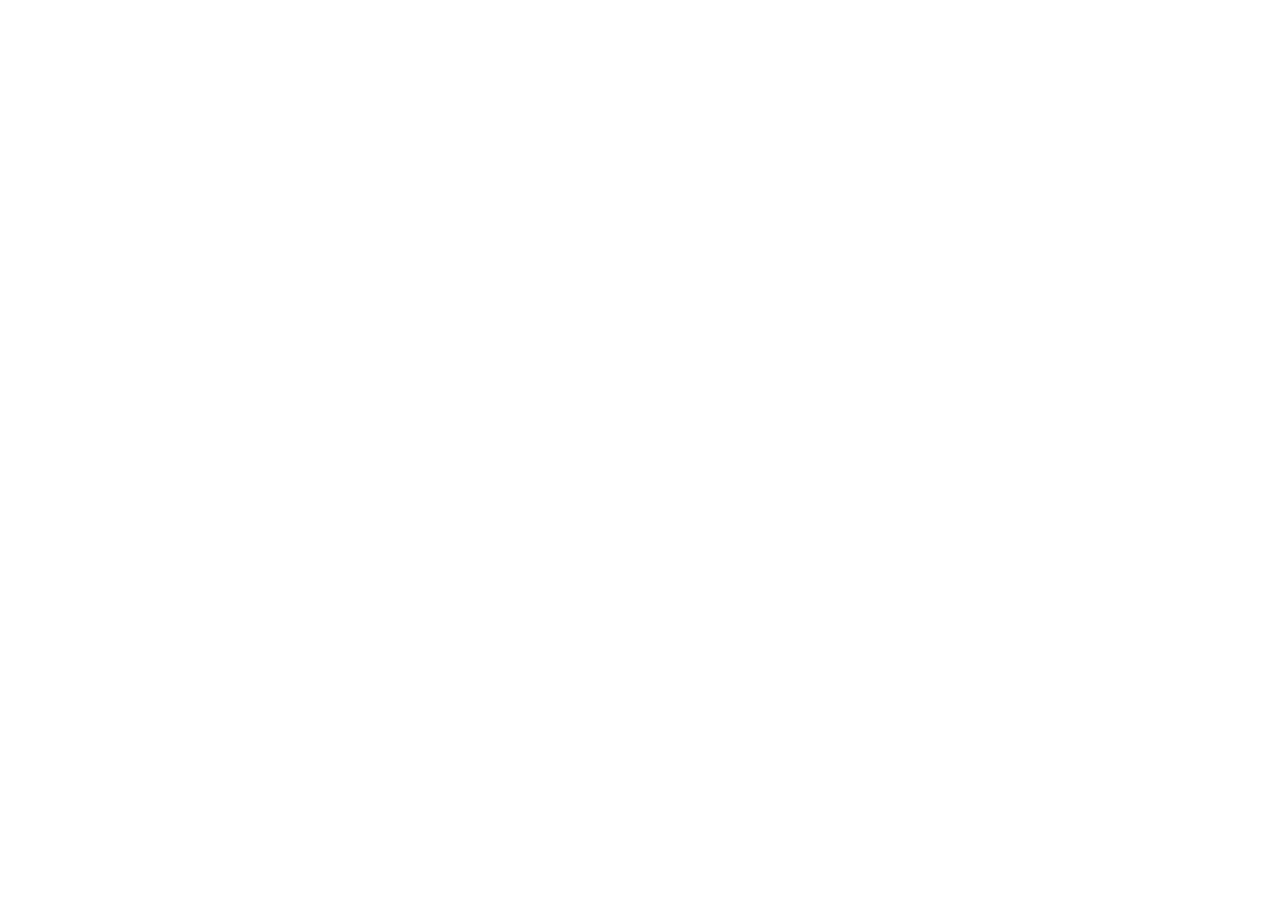
==== add-to-cart-final-project/index.html @ ce1ffbb8 "init commit" ====
<!DOCTYPE html>
<html lang="en">
<head>
    <meta charset="UTF-8">
    <meta name="viewport" content="width=device-width, initial-scale=1.0">
    <title>Add to Cart</title>
    <link rel="stylesheet" href="style.css">
    <link href="https://fonts.googleapis.com/css2?family=Caveat:wght@700&family=Impact&family=Playfair+Display:ital,wght@0,400;0,700;1,400&display=swap" rel="stylesheet">
</head>
<body>
    <div id="canvas"></div>
    
    <div id="ui-layer">
        <button id="checkout-btn">Checkout</button>
        <div id="reset-msg">Transaction Complete.</div>
    </div>

    <script src="script.js"></script>
</body>
</html>
---- add-to-cart-final-project/style.css ----
* {
    box-sizing: border-box;
}

body, html {
    margin: 0;
    padding: 0;
    width: 100vw;
    height: 100vh;
    overflow: hidden;
    background-color: #ffffff;
    cursor: crosshair;
    font-family: sans-serif;
}

#canvas {
    position: absolute;
    top: 0;
    left: 0;
    width: 100%;
    height: 100%;
    pointer-events: none; 
}

/* Individual Product Cards */
.card-wrapper {
    position: absolute;
    pointer-events: auto;
    animation: drift 8s infinite alternate ease-in-out;
}

.card-wrapper:hover {
    z-index: 99999 !important; 
}

.card-inner {
    position: relative;
    padding: 15px;
    display: flex;
    flex-direction: column;
    align-items: center;
    transition: transform 0.2s cubic-bezier(0.2, 0, 0.2, 1), box-shadow 0.2s ease;
    box-shadow: 2px 4px 12px rgba(0, 0, 0, 0.15);
    overflow: hidden;
}

.card-wrapper:hover .card-inner {
    transform: translateY(-8px);
    box-shadow: 4px 12px 24px rgba(0, 0, 0, 0.3);
}

.card-image {
    width: 100%;
    height: auto;
    object-fit: contain;
    mix-blend-mode: multiply; 
}

/* New Flashing Add to Cart Button */
.card-add-btn {
    margin-top: 10px;
    padding: 8px 12px;
    border: 2px solid #000;
    text-transform: uppercase;
    font-weight: 900;
    font-size: 14px;
    cursor: crosshair;
    animation: strobe 1.5s infinite;
}

@keyframes strobe {
    0% { background-color: #ff00ff; color: #fff; border-color: #000;}
    25% { background-color: #00ffff; color: #000; border-color: #ff00ff;}
    50% { background-color: #ffff00; color: #000; border-color: #000;}
    75% { background-color: #ff0000; color: #fff; border-color: #ffff00;}
    100% { background-color: #ff00ff; color: #fff; border-color: #000;}
}

/* Hidden Label that slides up on hover */
.label-container {
    position: absolute;
    bottom: -30px;
    left: 50%;
    transform: translateX(-50%);
    overflow: hidden;
    padding-top: 5px;
    pointer-events: none;
}

.product-label {
    background: rgba(255, 255, 255, 0.9);
    border: 1px solid #000;
    padding: 4px 8px;
    font-size: 12px;
    white-space: nowrap;
    transform: translateY(-150%);
    opacity: 0;
    transition: transform 0.2s ease, opacity 0.2s ease;
    font-family: 'Playfair Display', serif;
}

.card-wrapper:hover .product-label {
    transform: translateY(0);
    opacity: 1;
}

@keyframes drift {
    0% { transform: translate(0, 0); }
    100% { transform: translate(10px, -15px); }
}

/* UI Layer */
#ui-layer {
    position: absolute;
    top: 50%;
    left: 50%;
    z-index: 100000;
    text-align: center;
    pointer-events: none;
}

/* Central Pulsating Checkout */
#checkout-btn {
    position: absolute;
    transform: translate(-50%, -50%);
    appearance: none;
    background: #000;
    color: #fff;
    border: 6px solid #fff;
    border-radius: 50px;
    padding: 30px 80px;
    font-family: 'Impact', sans-serif;
    font-size: 56px;
    letter-spacing: 2px;
    cursor: pointer;
    opacity: 0;
    transition: opacity 0.8s ease;
    pointer-events: none;
    box-shadow: 0 10px 40px rgba(0,0,0,0.5);
}

#checkout-btn.visible {
    opacity: 1;
    pointer-events: auto;
    animation: panicPulse 0.8s infinite alternate cubic-bezier(0.25, 0.1, 0.25, 1);
}

@keyframes panicPulse {
    0% { 
        transform: translate(-50%, -50%) scale(1); 
        box-shadow: 0 10px 40px rgba(0,0,0,0.5); 
        background: #000; 
    }
    100% { 
        transform: translate(-50%, -50%) scale(1.15); 
        box-shadow: 0 20px 80px rgba(255,0,0,0.8); 
        background: #cc0000; 
    }
}

#reset-msg {
    position: absolute;
    top: 50%;
    left: 50%;
    transform: translate(-50%, -50%);
    font-family: 'Playfair Display', serif;
    font-style: italic;
    font-size: 24px;
    background: #fff;
    padding: 10px 20px;
    border: 1px solid #000;
    opacity: 0;
    transition: opacity 0.5s ease;
}

#reset-msg.visible {
    opacity: 1;
}
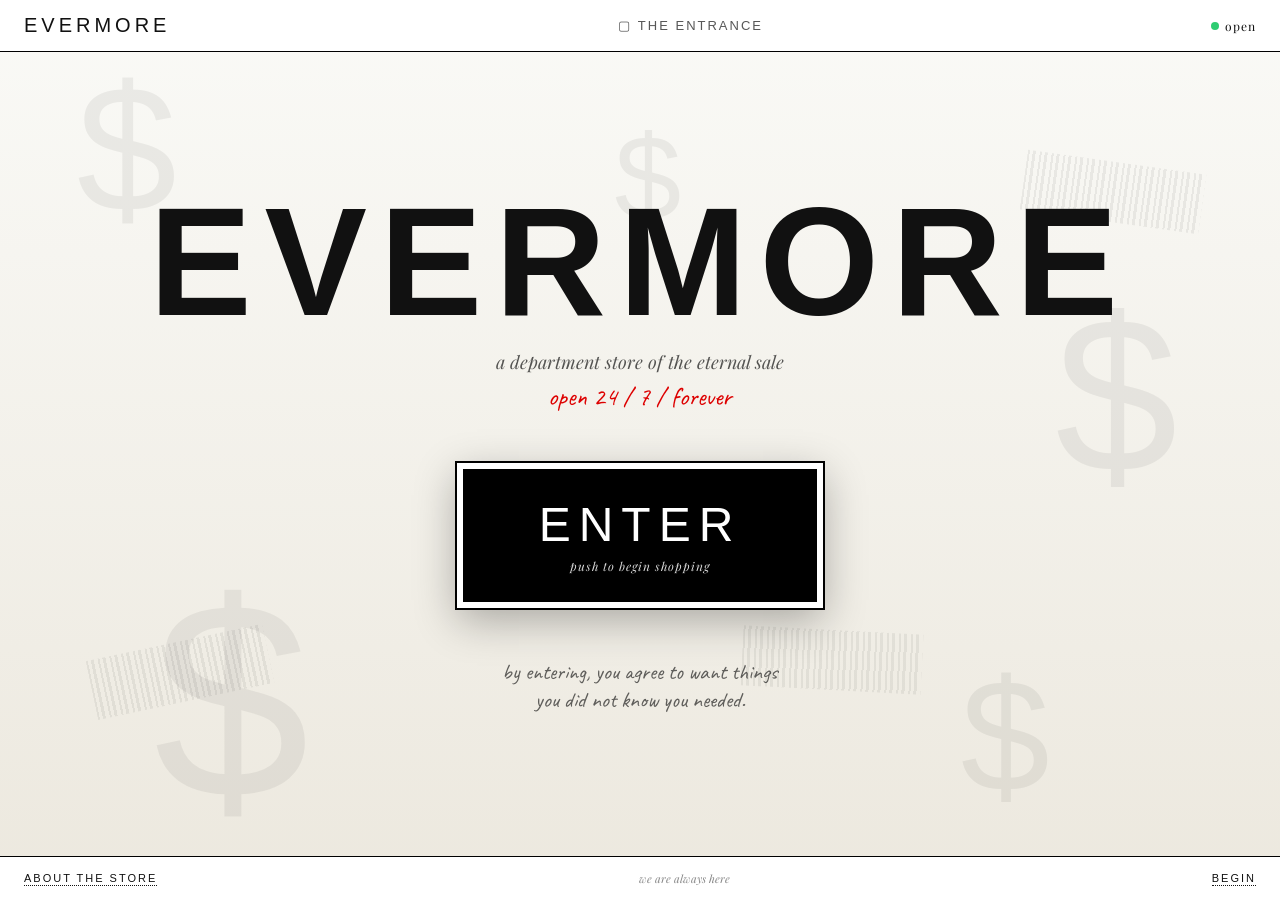
==== commit 2cf7e07e: "update pages" ====
--- a/add-to-cart-final-project/index.html
+++ b/add-to-cart-final-project/index.html
@@ -3,18 +3,54 @@
 <head>
     <meta charset="UTF-8">
     <meta name="viewport" content="width=device-width, initial-scale=1.0">
-    <title>Add to Cart</title>
+    <title>EVERMORE — please come in</title>
     <link rel="stylesheet" href="style.css">
-    <link href="https://fonts.googleapis.com/css2?family=Caveat:wght@700&family=Impact&family=Playfair+Display:ital,wght@0,400;0,700;1,400&display=swap" rel="stylesheet">
+    <link href="https://fonts.googleapis.com/css2?family=Caveat:wght@700&family=Playfair+Display:ital,wght@0,400;0,700;1,400&display=swap" rel="stylesheet">
 </head>
-<body>
-    <div id="canvas"></div>
-    
-    <div id="ui-layer">
-        <button id="checkout-btn">Checkout</button>
-        <div id="reset-msg">Transaction Complete.</div>
+<body class="room room-lobby">
+    <div class="ambient-bg" aria-hidden="true">
+        <span class="drift drift-1">$</span>
+        <span class="drift drift-2">$</span>
+        <span class="drift drift-3">$</span>
+        <span class="drift drift-4">$</span>
+        <span class="drift drift-5">$</span>
+        <span class="barcode barcode-1"></span>
+        <span class="barcode barcode-2"></span>
+        <span class="barcode barcode-3"></span>
     </div>
 
-    <script src="script.js"></script>
+    <header class="room-header">
+        <span class="brand">EVERMORE</span>
+        <span class="room-name">▢ THE ENTRANCE</span>
+        <span class="open-light"><span class="dot"></span> open</span>
+    </header>
+
+    <main class="lobby-main">
+        <div class="lobby-logo">
+            <h1>EVERMORE</h1>
+            <p class="tagline">a department store of the eternal sale</p>
+            <p class="hours">open 24 / 7 / forever</p>
+        </div>
+
+        <a href="shop.html" class="door-link">
+            <span class="door-frame">
+                <span class="door-label">ENTER</span>
+                <span class="door-sub">push to begin shopping</span>
+            </span>
+        </a>
+
+        <p class="lobby-fineprint">
+            by entering, you agree to want things<br>
+            you did not know you needed.
+        </p>
+    </main>
+
+    <footer class="room-footer">
+        <a href="about.html">about the store</a>
+        <span class="footer-mid">we are always here</span>
+        <a href="shop.html">begin</a>
+    </footer>
+
+    <script src="shared.js"></script>
 </body>
-</html>+</html>
--- a/add-to-cart-final-project/style.css
+++ b/add-to-cart-final-project/style.css
@@ -1,37 +1,323 @@
-* {
-    box-sizing: border-box;
-}
-
-body, html {
+/* =========================================================
+   EVERMORE — a department store you can walk through
+   shared chrome + per-room styling
+   ========================================================= */
+
+* { box-sizing: border-box; }
+
+html, body {
     margin: 0;
     padding: 0;
     width: 100vw;
+    min-height: 100vh;
+    background-color: #fafaf7;
+    color: #111;
+    font-family: 'Playfair Display', serif;
+}
+
+body.room {
+    opacity: 0;
+    transition: opacity 0.6s ease;
+}
+body.room.ready { opacity: 1; }
+body.room.fading-out { opacity: 0; }
+
+a { color: inherit; }
+
+/* =========================================================
+   ROOM CHROME (header / footer / exits) — shared across pages
+   ========================================================= */
+
+.room-header {
+    position: relative;
+    z-index: 10;
+    padding: 14px 24px;
+    display: flex;
+    justify-content: space-between;
+    align-items: center;
+    gap: 16px;
+    font-family: 'Impact', sans-serif;
+    letter-spacing: 2px;
+    border-bottom: 1px solid #000;
+    background: #fff;
+    text-transform: uppercase;
+}
+.room-header .brand {
+    font-size: 20px;
+    letter-spacing: 4px;
+}
+.room-header .room-name {
+    font-size: 13px;
+    opacity: 0.7;
+}
+.room-header .open-light {
+    font-size: 12px;
+    font-family: 'Playfair Display', serif;
+    text-transform: lowercase;
+    letter-spacing: 1px;
+    display: inline-flex;
+    align-items: center;
+    gap: 6px;
+}
+.room-header .open-light .dot {
+    display: inline-block;
+    width: 8px;
+    height: 8px;
+    background: #2ecc71;
+    border-radius: 50%;
+    animation: blink 2s infinite;
+}
+@keyframes blink { 50% { opacity: 0.3; } }
+
+.room-header--overlay {
+    position: absolute;
+    top: 0; left: 0; right: 0;
+    background: rgba(255,255,255,0.85);
+    backdrop-filter: blur(2px);
+    -webkit-backdrop-filter: blur(2px);
+    border-bottom: 1px solid rgba(0,0,0,0.15);
+    pointer-events: none;
+    z-index: 99998;
+}
+.room-header--overlay .cart-counter {
+    font-family: 'Caveat', cursive;
+    font-size: 18px;
+    letter-spacing: 0;
+    color: #555;
+    text-transform: none;
+    padding: 2px 8px;
+    transition: background 0.4s ease;
+}
+
+.room-footer {
+    padding: 14px 24px;
+    border-top: 1px solid #000;
+    display: flex;
+    justify-content: space-between;
+    align-items: center;
+    font-family: 'Impact', sans-serif;
+    text-transform: uppercase;
+    letter-spacing: 2px;
+    font-size: 11px;
+    background: #fff;
+}
+.room-footer a {
+    text-decoration: none;
+    border-bottom: 1px dotted #111;
+    padding-bottom: 1px;
+}
+.room-footer a:hover { color: #d00; border-bottom-color: #d00; }
+.room-footer .footer-mid {
+    opacity: 0.5;
+    font-family: 'Playfair Display', serif;
+    font-style: italic;
+    text-transform: none;
+    letter-spacing: 0;
+}
+
+.room-exits {
+    position: fixed;
+    top: 70px;
+    right: 18px;
+    display: flex;
+    flex-direction: column;
+    gap: 6px;
+    z-index: 99999;
+    font-family: 'Impact', sans-serif;
+    letter-spacing: 2px;
+    font-size: 12px;
+}
+.room-exits a {
+    color: #111;
+    text-decoration: none;
+    background: #fff;
+    border: 1px solid #000;
+    padding: 6px 12px;
+    transition: background 0.15s, color 0.15s;
+}
+.room-exits a:hover { background: #000; color: #fff; }
+.room-exits--centered {
+    position: static;
+    flex-direction: row;
+    justify-content: center;
+    padding: 32px 16px;
+    gap: 16px;
+}
+
+.exit-link {
+    display: inline-block;
+    padding: 14px 24px;
+    border: 1px solid #000;
+    background: #fff;
+    color: #111;
+    text-decoration: none;
+    font-family: 'Impact', sans-serif;
+    letter-spacing: 3px;
+    font-size: 14px;
+    text-transform: uppercase;
+    transition: background 0.15s, color 0.15s, transform 0.15s;
+}
+.exit-link:hover {
+    background: #000;
+    color: #fff;
+    transform: translateY(-2px);
+}
+
+/* =========================================================
+   ROOM 1 — THE ENTRANCE (lobby)
+   ========================================================= */
+
+body.room-lobby {
+    cursor: default;
+    background: linear-gradient(180deg, #fafaf7 0%, #ece8de 100%);
+    overflow: hidden;
     height: 100vh;
+    display: flex;
+    flex-direction: column;
+}
+
+.ambient-bg {
+    position: absolute;
+    inset: 0;
+    pointer-events: none;
     overflow: hidden;
+    z-index: 1;
+}
+.ambient-bg .drift {
+    position: absolute;
+    font-family: 'Impact', sans-serif;
+    color: rgba(0,0,0,0.06);
+    font-size: 220px;
+    animation: floatY 18s infinite alternate ease-in-out;
+}
+.ambient-bg .drift-1 { top: 5%; left: 6%; font-size: 180px; animation-duration: 14s; }
+.ambient-bg .drift-2 { top: 60%; left: 12%; font-size: 280px; animation-duration: 22s; }
+.ambient-bg .drift-3 { top: 30%; right: 8%; font-size: 220px; animation-duration: 19s; }
+.ambient-bg .drift-4 { bottom: 8%; right: 18%; font-size: 160px; animation-duration: 16s; }
+.ambient-bg .drift-5 { top: 12%; left: 48%; font-size: 120px; animation-duration: 21s; }
+@keyframes floatY {
+    0% { transform: translateY(0) rotate(-4deg); }
+    100% { transform: translateY(-24px) rotate(6deg); }
+}
+.ambient-bg .barcode {
+    position: absolute;
+    width: 180px;
+    height: 60px;
+    background:
+        repeating-linear-gradient(90deg,
+            rgba(0,0,0,0.10) 0 2px,
+            transparent 2px 5px,
+            rgba(0,0,0,0.10) 5px 8px,
+            transparent 8px 12px);
+    opacity: 0.6;
+}
+.ambient-bg .barcode-1 { top: 18%; right: 6%; transform: rotate(8deg); }
+.ambient-bg .barcode-2 { bottom: 22%; left: 7%; transform: rotate(-12deg); }
+.ambient-bg .barcode-3 { top: 70%; right: 28%; transform: rotate(3deg); }
+
+.lobby-main {
+    flex: 1;
+    display: flex;
+    flex-direction: column;
+    align-items: center;
+    justify-content: center;
+    gap: 50px;
+    padding: 40px 24px;
+    text-align: center;
+    position: relative;
+    z-index: 5;
+}
+
+.lobby-logo h1 {
+    font-family: 'Impact', sans-serif;
+    font-size: clamp(56px, 12vw, 168px);
+    margin: 0;
+    letter-spacing: clamp(4px, 1vw, 14px);
+    line-height: 0.9;
+}
+.lobby-logo .tagline {
+    font-family: 'Playfair Display', serif;
+    font-style: italic;
+    font-size: 18px;
+    opacity: 0.7;
+    margin: 18px 0 6px 0;
+}
+.lobby-logo .hours {
+    font-family: 'Caveat', cursive;
+    font-size: 26px;
+    color: #d00;
+    margin: 0;
+}
+
+.door-link {
+    text-decoration: none;
+    color: #fff;
+    display: inline-block;
+}
+.door-frame {
+    display: flex;
+    flex-direction: column;
+    align-items: center;
+    background: #000;
+    padding: 28px 76px;
+    border: 6px solid #fff;
+    box-shadow: 0 0 0 2px #000, 0 12px 40px rgba(0,0,0,0.3);
+    transition: transform 0.2s ease, box-shadow 0.2s ease;
+}
+.door-link:hover .door-frame {
+    transform: translateY(-4px);
+    box-shadow: 0 0 0 2px #000, 0 18px 60px rgba(0,0,0,0.5);
+}
+.door-label {
+    font-family: 'Impact', sans-serif;
+    font-size: 48px;
+    letter-spacing: 8px;
+}
+.door-sub {
+    font-family: 'Playfair Display', serif;
+    font-size: 12px;
+    font-style: italic;
+    letter-spacing: 1px;
+    margin-top: 6px;
+    opacity: 0.85;
+    text-transform: lowercase;
+}
+
+.lobby-fineprint {
+    font-family: 'Caveat', cursive;
+    font-size: 22px;
+    line-height: 1.3;
+    opacity: 0.65;
+    max-width: 420px;
+    margin: 0;
+}
+
+/* =========================================================
+   ROOM 2 — THE FLOOR (the accumulation experience)
+   ========================================================= */
+
+body.room-shop {
     background-color: #ffffff;
     cursor: crosshair;
-    font-family: sans-serif;
+    overflow: hidden;
+    height: 100vh;
 }
 
 #canvas {
     position: absolute;
-    top: 0;
-    left: 0;
+    top: 0; left: 0;
     width: 100%;
     height: 100%;
-    pointer-events: none; 
-}
-
-/* Individual Product Cards */
+    pointer-events: none;
+    z-index: 1;
+}
+
 .card-wrapper {
     position: absolute;
     pointer-events: auto;
     animation: drift 8s infinite alternate ease-in-out;
 }
-
-.card-wrapper:hover {
-    z-index: 99999 !important; 
-}
+.card-wrapper:hover { z-index: 99997 !important; }
 
 .card-inner {
     position: relative;
@@ -43,7 +329,6 @@
     box-shadow: 2px 4px 12px rgba(0, 0, 0, 0.15);
     overflow: hidden;
 }
-
 .card-wrapper:hover .card-inner {
     transform: translateY(-8px);
     box-shadow: 4px 12px 24px rgba(0, 0, 0, 0.3);
@@ -53,10 +338,9 @@
     width: 100%;
     height: auto;
     object-fit: contain;
-    mix-blend-mode: multiply; 
-}
-
-/* New Flashing Add to Cart Button */
+    mix-blend-mode: multiply;
+}
+
 .card-add-btn {
     margin-top: 10px;
     padding: 8px 12px;
@@ -69,14 +353,13 @@
 }
 
 @keyframes strobe {
-    0% { background-color: #ff00ff; color: #fff; border-color: #000;}
-    25% { background-color: #00ffff; color: #000; border-color: #ff00ff;}
-    50% { background-color: #ffff00; color: #000; border-color: #000;}
-    75% { background-color: #ff0000; color: #fff; border-color: #ffff00;}
-    100% { background-color: #ff00ff; color: #fff; border-color: #000;}
-}
-
-/* Hidden Label that slides up on hover */
+    0%   { background-color: #ff00ff; color: #fff; border-color: #000;    }
+    25%  { background-color: #00ffff; color: #000; border-color: #ff00ff; }
+    50%  { background-color: #ffff00; color: #000; border-color: #000;    }
+    75%  { background-color: #ff0000; color: #fff; border-color: #ffff00; }
+    100% { background-color: #ff00ff; color: #fff; border-color: #000;    }
+}
+
 .label-container {
     position: absolute;
     bottom: -30px;
@@ -86,7 +369,6 @@
     padding-top: 5px;
     pointer-events: none;
 }
-
 .product-label {
     background: rgba(255, 255, 255, 0.9);
     border: 1px solid #000;
@@ -98,18 +380,16 @@
     transition: transform 0.2s ease, opacity 0.2s ease;
     font-family: 'Playfair Display', serif;
 }
-
 .card-wrapper:hover .product-label {
     transform: translateY(0);
     opacity: 1;
 }
 
 @keyframes drift {
-    0% { transform: translate(0, 0); }
+    0%   { transform: translate(0, 0); }
     100% { transform: translate(10px, -15px); }
 }
 
-/* UI Layer */
 #ui-layer {
     position: absolute;
     top: 50%;
@@ -119,7 +399,6 @@
     pointer-events: none;
 }
 
-/* Central Pulsating Checkout */
 #checkout-btn {
     position: absolute;
     transform: translate(-50%, -50%);
@@ -138,24 +417,14 @@
     pointer-events: none;
     box-shadow: 0 10px 40px rgba(0,0,0,0.5);
 }
-
 #checkout-btn.visible {
     opacity: 1;
     pointer-events: auto;
     animation: panicPulse 0.8s infinite alternate cubic-bezier(0.25, 0.1, 0.25, 1);
 }
-
 @keyframes panicPulse {
-    0% { 
-        transform: translate(-50%, -50%) scale(1); 
-        box-shadow: 0 10px 40px rgba(0,0,0,0.5); 
-        background: #000; 
-    }
-    100% { 
-        transform: translate(-50%, -50%) scale(1.15); 
-        box-shadow: 0 20px 80px rgba(255,0,0,0.8); 
-        background: #cc0000; 
-    }
+    0%   { transform: translate(-50%, -50%) scale(1);    box-shadow: 0 10px 40px rgba(0,0,0,0.5);   background: #000;    }
+    100% { transform: translate(-50%, -50%) scale(1.15); box-shadow: 0 20px 80px rgba(255,0,0,0.8); background: #cc0000; }
 }
 
 #reset-msg {
@@ -172,7 +441,295 @@
     opacity: 0;
     transition: opacity 0.5s ease;
 }
-
-#reset-msg.visible {
-    opacity: 1;
-}+#reset-msg.visible { opacity: 1; }
+
+.floor-hint {
+    position: fixed;
+    bottom: 28px;
+    left: 50%;
+    transform: translateX(-50%);
+    font-family: 'Caveat', cursive;
+    font-size: 22px;
+    color: #888;
+    z-index: 99996;
+    pointer-events: none;
+    transition: opacity 0.8s ease;
+}
+.floor-hint.gone { opacity: 0; }
+
+/* =========================================================
+   ROOM 3 — THE COUNTER (receipt)
+   ========================================================= */
+
+body.room-checkout {
+    background: #efece4;
+    background-image:
+        repeating-linear-gradient(180deg,
+            rgba(0,0,0,0.02) 0 1px,
+            transparent 1px 32px);
+    font-family: 'Playfair Display', serif;
+    min-height: 100vh;
+    display: flex;
+    flex-direction: column;
+    cursor: default;
+}
+
+.receipt-main {
+    flex: 1;
+    padding: 48px 20px 16px 20px;
+    display: flex;
+    justify-content: center;
+}
+
+.receipt {
+    width: 100%;
+    max-width: 520px;
+    background: #fffefa;
+    padding: 36px 36px 48px 36px;
+    box-shadow:
+        0 30px 60px rgba(0,0,0,0.18),
+        0 2px 0 rgba(0,0,0,0.05);
+    font-family: 'Courier New', Courier, monospace;
+    position: relative;
+}
+.receipt::before,
+.receipt::after {
+    content: '';
+    position: absolute;
+    left: 0;
+    right: 0;
+    height: 14px;
+    background:
+        linear-gradient(135deg, #fffefa 50%, transparent 50%) 0 0 / 14px 14px repeat-x,
+        linear-gradient(45deg, #fffefa 50%, transparent 50%) 0 0 / 14px 14px repeat-x;
+    pointer-events: none;
+}
+.receipt::before { top: -14px; }
+.receipt::after  { bottom: -14px; transform: scaleY(-1); }
+
+.receipt-head { text-align: center; }
+.receipt-head h2 {
+    font-family: 'Impact', sans-serif;
+    letter-spacing: 6px;
+    font-size: 36px;
+    margin: 0 0 8px 0;
+}
+.receipt-head p { margin: 2px 0; font-size: 13px; }
+.receipt-date { font-style: italic; opacity: 0.7; }
+
+.dotted-line { border-top: 1px dashed #111; margin: 16px 0; }
+
+.receipt-items {
+    list-style: none;
+    padding: 0;
+    margin: 0;
+    font-size: 13px;
+    max-height: 50vh;
+    overflow-y: auto;
+}
+.receipt-items::-webkit-scrollbar { width: 6px; }
+.receipt-items::-webkit-scrollbar-thumb { background: #ccc; }
+
+.receipt-items li {
+    display: flex;
+    align-items: baseline;
+    padding: 4px 0;
+    gap: 6px;
+    animation: receiptIn 0.18s ease;
+}
+@keyframes receiptIn {
+    from { opacity: 0; transform: translateY(-3px); }
+    to   { opacity: 1; transform: translateY(0); }
+}
+.r-title {
+    flex: 0 1 auto;
+    max-width: 62%;
+    overflow: hidden;
+    text-overflow: ellipsis;
+    white-space: nowrap;
+}
+.r-dots {
+    flex: 1;
+    border-bottom: 1px dotted #999;
+    position: relative;
+    top: -4px;
+    min-width: 24px;
+}
+.r-price { flex: 0 0 auto; font-weight: bold; }
+.r-empty {
+    text-align: center;
+    font-style: italic;
+    opacity: 0.7;
+    padding: 24px 0;
+}
+
+.receipt-totals { font-size: 14px; }
+.receipt-totals p {
+    display: flex;
+    align-items: baseline;
+    gap: 6px;
+    margin: 4px 0;
+}
+.receipt-total {
+    margin-top: 8px !important;
+    font-family: 'Impact', sans-serif;
+    font-size: 22px;
+    letter-spacing: 2px;
+    color: #c00;
+}
+.receipt-total .r-dots { top: -6px; }
+
+.receipt-foot {
+    margin-top: 20px;
+    font-style: italic;
+    font-size: 12px;
+    text-align: center;
+    opacity: 0.7;
+}
+.receipt-foot .barcode-foot {
+    display: block;
+    width: 60%;
+    height: 36px;
+    margin: 14px auto 0 auto;
+    background:
+        repeating-linear-gradient(90deg,
+            #111 0 2px,
+            transparent 2px 5px,
+            #111 5px 8px,
+            transparent 8px 12px);
+    opacity: 0.85;
+}
+
+/* =========================================================
+   ROOM 4 — THE MIRROR ROOM (about / manifesto)
+   ========================================================= */
+
+body.room-about {
+    background: #fafaf7;
+    min-height: 100vh;
+    display: flex;
+    flex-direction: column;
+    cursor: default;
+}
+
+.about-main {
+    max-width: 720px;
+    width: 100%;
+    margin: 56px auto 16px auto;
+    padding: 0 24px;
+    display: grid;
+    gap: 36px;
+    flex: 1;
+}
+
+.manifesto {
+    font-family: 'Playfair Display', serif;
+    line-height: 1.65;
+    font-size: 18px;
+}
+.manifesto h2 {
+    font-family: 'Impact', sans-serif;
+    font-size: clamp(34px, 6vw, 52px);
+    letter-spacing: 4px;
+    margin: 0 0 24px 0;
+    text-transform: lowercase;
+}
+.manifesto p { margin: 0 0 20px 0; }
+.manifesto a {
+    color: #c00;
+    text-decoration: none;
+    border-bottom: 1px dotted #c00;
+}
+.manifesto a:hover {
+    background: #c00;
+    color: #fff;
+    border-bottom-color: transparent;
+}
+.manifesto-close {
+    font-family: 'Caveat', cursive;
+    font-size: 28px;
+    color: #111;
+    margin-top: 24px !important;
+}
+
+.visit-stats {
+    border-top: 1px solid #000;
+    border-bottom: 1px solid #000;
+    padding: 20px 0;
+    font-family: 'Courier New', Courier, monospace;
+    font-size: 14px;
+}
+.visit-stats h3 {
+    font-family: 'Impact', sans-serif;
+    letter-spacing: 4px;
+    margin: 0 0 14px 0;
+    font-size: 14px;
+    text-transform: uppercase;
+}
+.visit-stats p {
+    display: flex;
+    align-items: baseline;
+    gap: 6px;
+    margin: 4px 0;
+}
+.visit-stats span:last-child {
+    flex: 0 0 auto;
+    font-weight: bold;
+    color: #c00;
+}
+.stats-note {
+    font-family: 'Playfair Display', serif !important;
+    font-style: italic;
+    color: #555 !important;
+    display: block !important;
+    margin-top: 14px !important;
+    font-size: 14px;
+}
+.stats-reset {
+    margin-top: 16px;
+    background: transparent;
+    border: 1px solid #000;
+    padding: 6px 14px;
+    font-family: 'Impact', sans-serif;
+    letter-spacing: 2px;
+    font-size: 11px;
+    text-transform: uppercase;
+    cursor: pointer;
+    color: #111;
+    transition: background 0.15s, color 0.15s;
+}
+.stats-reset:hover { background: #000; color: #fff; }
+
+.about-credit {
+    font-size: 12px;
+    opacity: 0.55;
+    font-style: italic;
+    max-width: 540px;
+}
+.about-credit a {
+    color: inherit;
+    border-bottom: 1px dotted currentColor;
+    text-decoration: none;
+}
+
+/* =========================================================
+   small screens — keep chrome legible
+   ========================================================= */
+
+@media (max-width: 640px) {
+    .room-header {
+        padding: 10px 14px;
+        flex-wrap: wrap;
+        gap: 8px;
+    }
+    .room-header .brand { font-size: 16px; }
+    .room-exits {
+        top: auto;
+        bottom: 14px;
+        right: 14px;
+    }
+    .door-frame { padding: 22px 44px; }
+    .door-label { font-size: 36px; letter-spacing: 5px; }
+    .receipt { padding: 28px 22px 40px 22px; }
+    .room-exits--centered { flex-direction: column; align-items: stretch; }
+}
